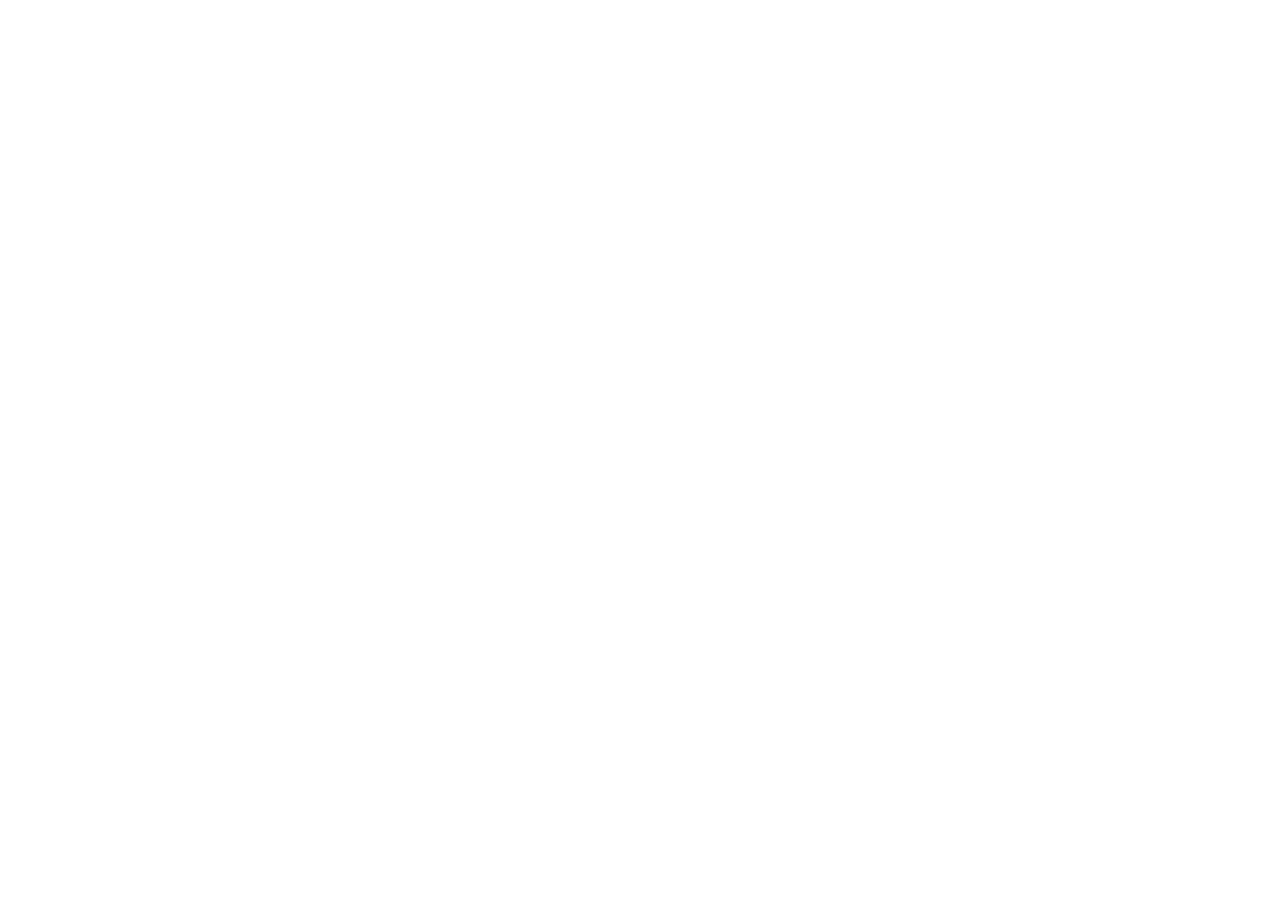
==== pages/greece.html @ 01e7bf42 "add page structure and global styling" ====
<!DOCTYPE html>
<html lang="en">
<head>
    <meta charset="UTF-8">
    <meta name="viewport" content="width=device-width, initial-scale=1.0">
    <title>Travel Site</title>
    <link href="/css/global.css" rel="stylesheet">
    <link href="/css/destination.css" rel="stylesheet">
</head>
<body>
    
</body>
</html>
---- css/global.css ----
*, *::before, *::after {
    box-sizing: border-box;
  }

  /* Removes padding and margin from all default styling
  i.e. blank slate */
* {
margin: 0;
padding: 0;
}

html {
    scroll-behavior: smooth;
}

body{
    font-family: 'Verdana';
    font-weight: 400;
}
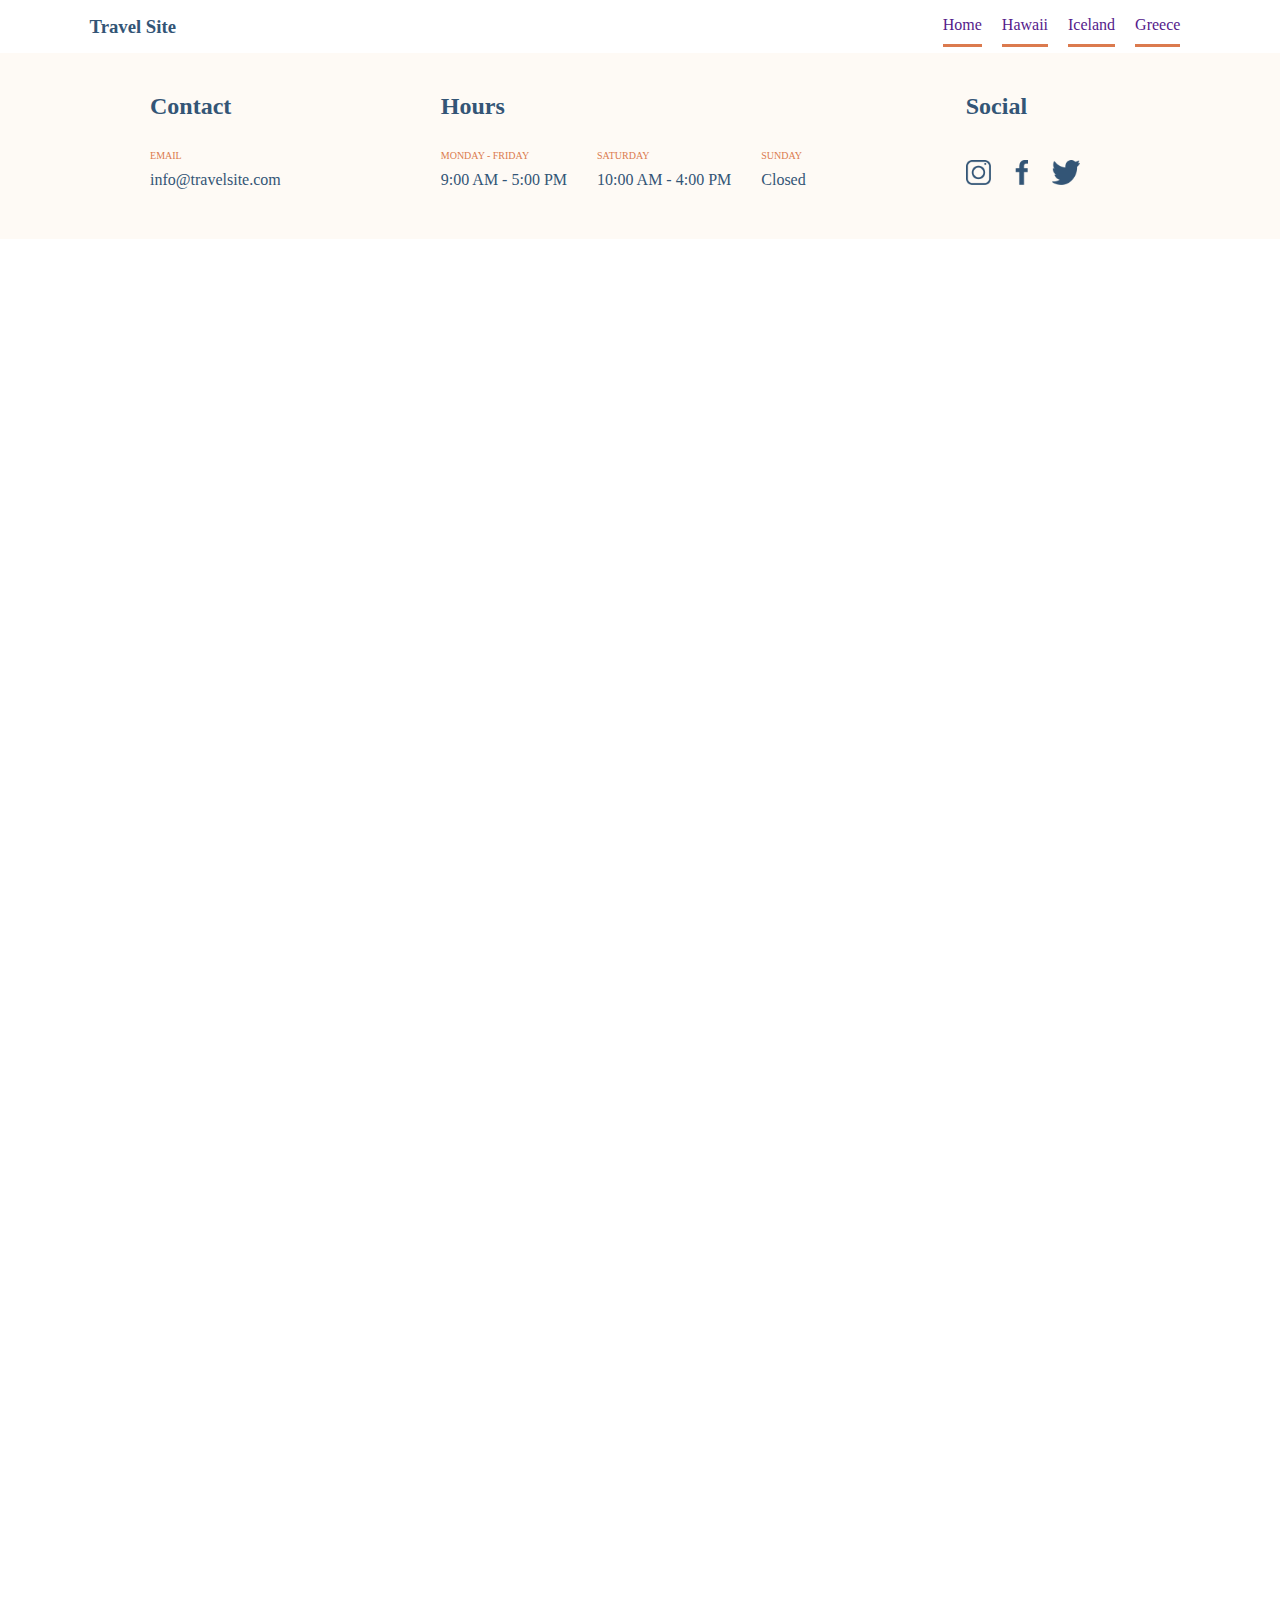
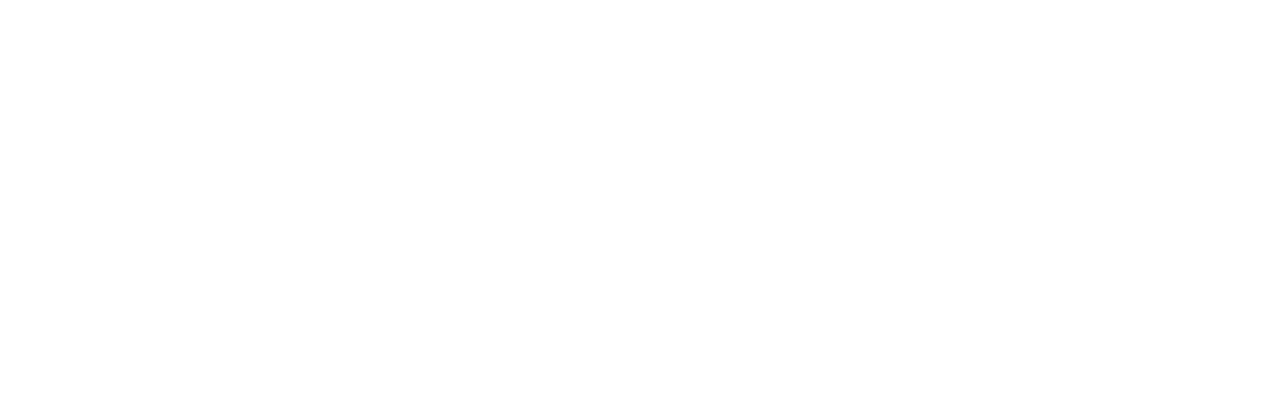
==== commit fe10b181: "add footer and nav to destination pages" ====
--- a/pages/greece.html
+++ b/pages/greece.html
@@ -7,7 +7,57 @@
     <link href="/css/global.css" rel="stylesheet">
     <link href="/css/destination.css" rel="stylesheet">
 </head>
+
 <body>
-    
+<!-- Navigation Bar -->
+    <header class="header__section">
+        <a href=""><h3 class="navigation__wordmark">Travel Site</h3></a>
+        <nav class="navigation__nav-bar">
+            <ul class="navigation__ulist">
+                <a href=""><li class="navigation__ulist-item">Home</li></a>
+                <a href=""><li class="navigation__ulist-item">Hawaii</li></a>
+                <a href=""><li class="navigation__ulist-item">Iceland</li></a>
+                <a href=""><li class="navigation__ulist-item">Greece</li></a>
+            </ul>
+        </nav>
+    </header>
+
+
+<!-- Footer -->
+    <footer class="footer__section">
+        <section class="footer__container">
+            <h2 class="footer__container-title">Contact</h2>
+            <div class="footer__info-details-container">
+                <p class="footer__p--subtitle">EMAIL</p>
+                <a href=""><p class="footer__p">info@travelsite.com</p></a>
+            </div>
+        </section>
+        <section class="footer__container">
+            <h2 class="footer__container-title">Hours</h2>
+            <div class="footer__info-container">
+                <div class="footer__info-details-container">
+                    <p class="footer__p--subtitle">MONDAY - FRIDAY</p>
+                    <a><p class="footer__p">9:00 AM - 5:00 PM</p></a>
+                </div>
+                <div class="footer__info-details-container">
+                    <p class="footer__p--subtitle">SATURDAY</p>
+                    <a><p class="footer__p">10:00 AM - 4:00 PM</p></a>
+                </div>
+                <div class="footer__info-details-container">
+                    <p class="footer__p--subtitle">SUNDAY</p>
+                    <a><p class="footer__p">Closed</p></a>
+                </div>
+            </div>
+        </section>
+        <section class="footer__container">
+            <h2 class="footer__container-title">Social</h2>
+            <div class="footer__info-details-container">
+                <a><img class="footer__icon" src="/assets/images/icon-instagram.png" alt="instagram icon"></a>
+                <a><img class="footer__icon" src="/assets/images/icon-facebook.png" alt="facebook icon"></a>
+                <a><img class="footer__icon" src="/assets/images/icon-twitter.png" alt="X (formerly twitter) icon"></a>
+            </div>
+        </section>
+    </footer>
+
 </body>
 </html>--- a/css/global.css
+++ b/css/global.css
@@ -11,9 +11,110 @@
 
 html {
     scroll-behavior: smooth;
+    height: 2000px;
 }
 
 body{
     font-family: 'Verdana';
     font-weight: 400;
-}+}
+
+a {
+    text-decoration: none;
+}
+/*#region HEADER */
+.header__section{
+    background-color: #FFFFFF;
+    display: flex;
+    justify-content: space-between;
+    align-items: center;
+    padding: 6px 7%;
+    position: sticky;
+    top: 0px;
+}
+
+.navigation__wordmark{
+    color: #335576    
+}
+
+.navigation__nav-bar{
+    
+}
+
+.navigation__ulist{
+    display: flex;
+    list-style-type: none;
+}
+
+.navigation__ulist-item{
+    margin: 0 10px;
+    padding: 10px 0;
+    border-bottom: solid #DB7A4E;
+}
+/* #endregion */
+
+/* #region CARD COMPONENT */
+.card__container{
+    display: flex;
+    flex-wrap: wrap;
+    justify-content: center;
+}
+.card{
+    margin: 20px;
+    width:260px;
+    height: 400px;
+    border-radius: 5px;
+    border: 1px solid rgba(0,0,0, 0.2);
+    box-shadow: 0 4px 4px rgba(0,0,0, 0.2);
+}
+
+/* #endregion */
+
+/* #region FOOTER */
+.footer__section{
+    display: flex;
+    justify-content: space-evenly;
+    flex-wrap: wrap;
+    padding: 20px 20px 50px 20px;
+    background-color: #FEFAF5;
+}
+
+.footer__container{
+    display: flex;
+    flex-direction: column;
+    justify-content: space-between;
+}
+
+.footer__info-container{
+    display: flex;
+    justify-content: space-between;
+    flex-wrap: wrap;
+}
+
+.footer__info-details-container{
+    margin-right: 30px;
+}
+
+.footer__container-title{
+    margin: 20px 0;
+    color: #335576;
+}
+
+.footer__p{
+    color: #335576;
+}
+
+.footer__p--subtitle{
+    color: #DB7A4E;
+    margin: 10px 0;
+    font-size: x-small;
+}
+
+.footer__icon{
+    display: inline-block;
+    margin-right: 20px;
+    height: 25px;
+}
+
+
+/* #endregion */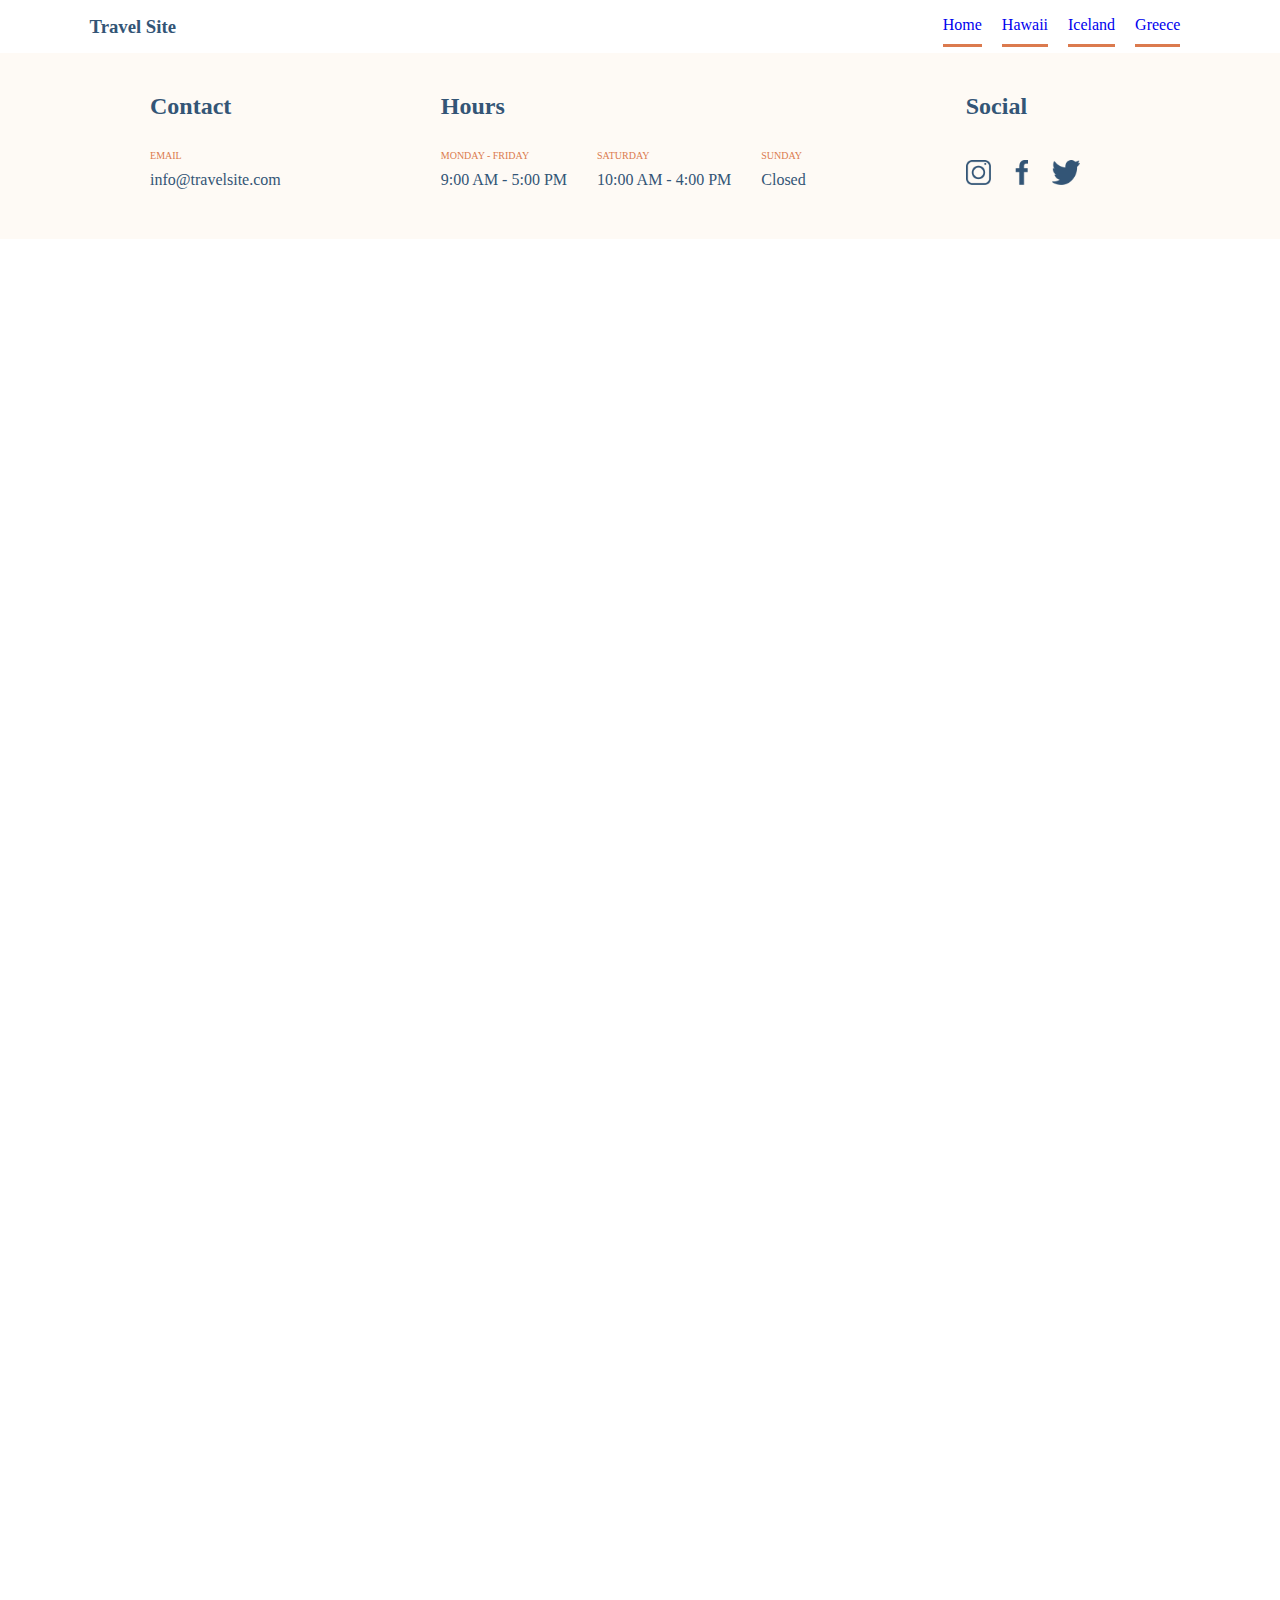
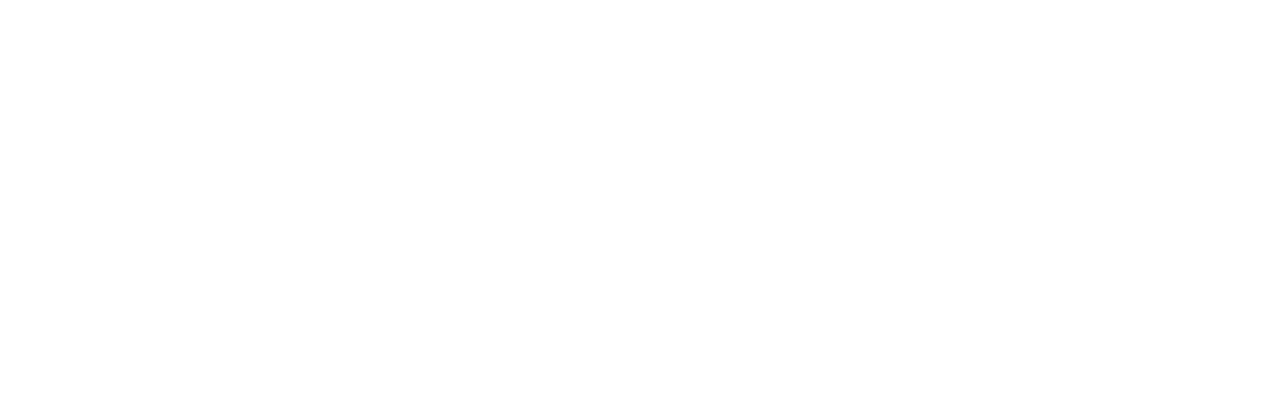
==== commit 99b259d7: "add anchor links to all pages" ====
--- a/pages/greece.html
+++ b/pages/greece.html
@@ -10,17 +10,17 @@
 
 <body>
 <!-- Navigation Bar -->
-    <header class="header__section">
-        <a href=""><h3 class="navigation__wordmark">Travel Site</h3></a>
-        <nav class="navigation__nav-bar">
-            <ul class="navigation__ulist">
-                <a href=""><li class="navigation__ulist-item">Home</li></a>
-                <a href=""><li class="navigation__ulist-item">Hawaii</li></a>
-                <a href=""><li class="navigation__ulist-item">Iceland</li></a>
-                <a href=""><li class="navigation__ulist-item">Greece</li></a>
-            </ul>
-        </nav>
-    </header>
+<header class="header__section">
+    <a href="/index.html"><h3 class="navigation__wordmark">Travel Site</h3></a>
+    <nav class="navigation__nav-bar">
+        <ul class="navigation__ulist">
+            <a href="/index.html"><li class="navigation__ulist-item">Home</li></a>
+            <a href="/pages/hawaii.html"><li class="navigation__ulist-item">Hawaii</li></a>
+            <a href="/pages/iceland.html"><li class="navigation__ulist-item">Iceland</li></a>
+            <a href="/pages/greece.html"><li class="navigation__ulist-item">Greece</li></a>
+        </ul>
+    </nav>
+</header>
 
 
 <!-- Footer -->
@@ -52,9 +52,9 @@
         <section class="footer__container">
             <h2 class="footer__container-title">Social</h2>
             <div class="footer__info-details-container">
-                <a><img class="footer__icon" src="/assets/images/icon-instagram.png" alt="instagram icon"></a>
-                <a><img class="footer__icon" src="/assets/images/icon-facebook.png" alt="facebook icon"></a>
-                <a><img class="footer__icon" src="/assets/images/icon-twitter.png" alt="X (formerly twitter) icon"></a>
+                <a href="https://www.instagram.com/"><img class="footer__icon" src="/assets/images/icon-instagram.png" alt="instagram icon"></a>
+                <a href="https://www.facebook.com/"><img class="footer__icon" src="/assets/images/icon-facebook.png" alt="facebook icon"></a>
+                <a href="https://twitter.com/home"><img class="footer__icon" src="/assets/images/icon-twitter.png" alt="X (formerly twitter) icon"></a>
             </div>
         </section>
     </footer>
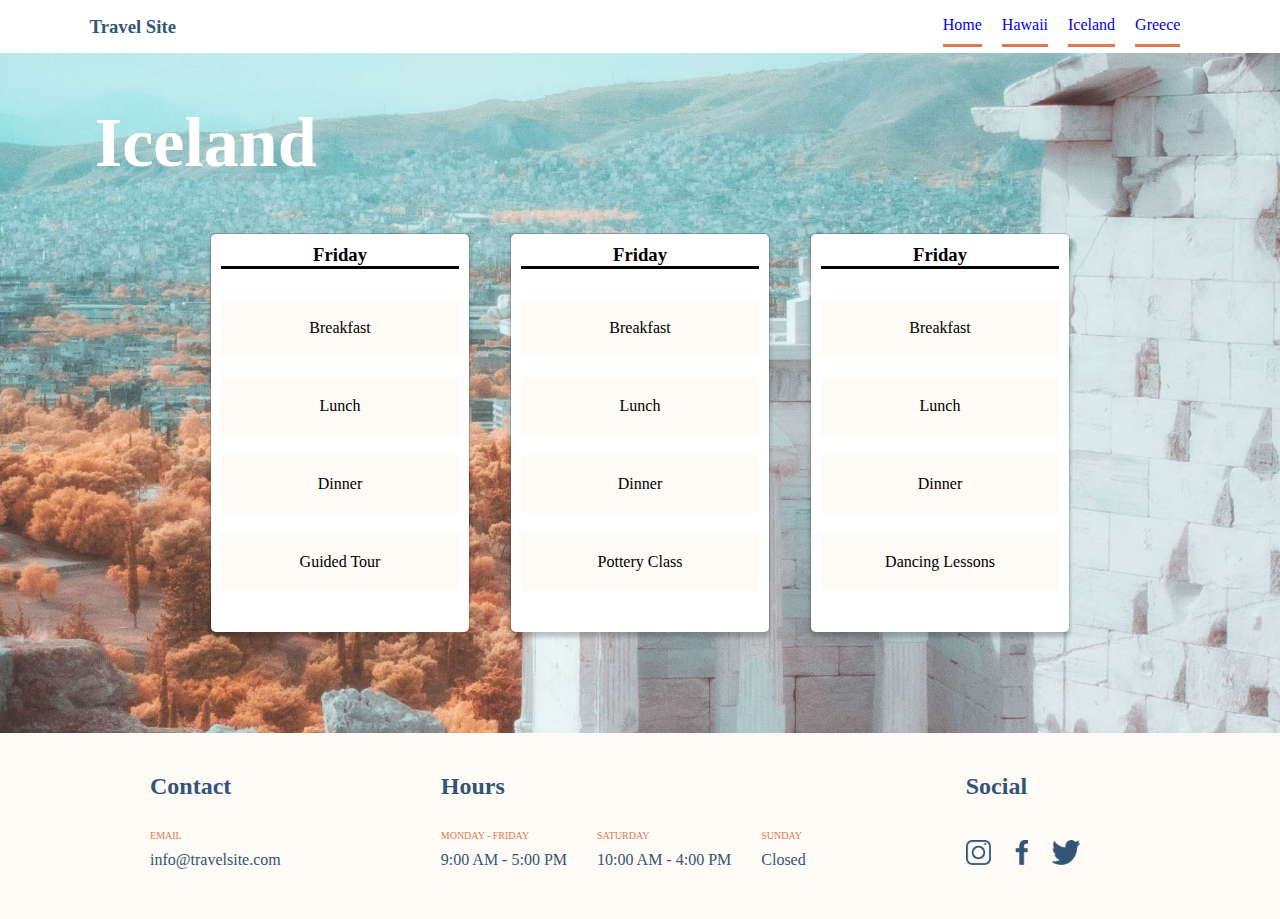
==== commit 20a1b0bf: "test changes" ====
--- a/pages/greece.html
+++ b/pages/greece.html
@@ -1,27 +1,67 @@
 <!DOCTYPE html>
 <html lang="en">
-<head>
-    <meta charset="UTF-8">
-    <meta name="viewport" content="width=device-width, initial-scale=1.0">
-    <title>Travel Site</title>
-    <link href="/css/global.css" rel="stylesheet">
-    <link href="/css/destination.css" rel="stylesheet">
-</head>
+    <head>
+        <meta charset="UTF-8">
+        <meta name="viewport" content="width=device-width, initial-scale=1.0">
+        <title>Travel Site</title>
+        <link href="/css/global.css" rel="stylesheet">
+        <link href="/css/destination.css" rel="stylesheet">
+    </head>
 
-<body>
+    <body>
 <!-- Navigation Bar -->
-<header class="header__section">
-    <a href="/index.html"><h3 class="navigation__wordmark">Travel Site</h3></a>
-    <nav class="navigation__nav-bar">
-        <ul class="navigation__ulist">
-            <a href="/index.html"><li class="navigation__ulist-item">Home</li></a>
-            <a href="/pages/hawaii.html"><li class="navigation__ulist-item">Hawaii</li></a>
-            <a href="/pages/iceland.html"><li class="navigation__ulist-item">Iceland</li></a>
-            <a href="/pages/greece.html"><li class="navigation__ulist-item">Greece</li></a>
-        </ul>
-    </nav>
-</header>
+    <header class="header__section">
+        <a href="/index.html"><h3 class="navigation__wordmark">Travel Site</h3></a>
+        <nav class="navigation__nav-bar">
+            <ul class="navigation__ulist">
+                <a href="/index.html"><li class="navigation__ulist-item">Home</li></a>
+                <a href="/pages/hawaii.html"><li class="navigation__ulist-item">Hawaii</li></a>
+                <a href="/pages/iceland.html"><li class="navigation__ulist-item">Iceland</li></a>
+                <a href="/pages/greece.html"><li class="navigation__ulist-item">Greece</li></a>
+            </ul>
+        </nav>
+    </header>
 
+<!-- Itinerary Section -->
+    <section class="itinerary__section itinerary__greece">
+        <h1 class="itinerary__destination">Iceland</h1>
+        <div class="card__container">
+            <div class="card">
+                <div class="activity__container">
+                    <h3 class="activity__day">Friday</h3>
+                    <ul class="activity__ulist">
+                        <li class="activity__item">Breakfast</li>
+                        <li class="activity__item">Lunch</li>
+                        <li class="activity__item">Dinner</li>
+                        <li class="activity__item">Guided Tour</li>
+                    </ul>
+                </div>
+            </div>
+            <div class="card">
+                <div class="activity__container">
+                    <h3 class="activity__day">Friday</h3>
+                    <ul class="activity__ulist">
+                        <li class="activity__item">Breakfast</li>
+                        <li class="activity__item">Lunch</li>
+                        <li class="activity__item">Dinner</li>
+                        <li class="activity__item">Pottery Class</li>
+                    </ul>
+                </div>
+            </div>
+            <div class="card">
+                <div class="activity__container">
+                    <h3 class="activity__day">Friday</h3>
+                    <ul class="activity__ulist">
+                        <li class="activity__item">Breakfast</li>
+                        <li class="activity__item">Lunch</li>
+                        <li class="activity__item">Dinner</li>
+                        <li class="activity__item">Dancing Lessons</li>
+                        
+                    </ul>
+                </div>
+            </div>
+        </div>        
+    </section>
 
 <!-- Footer -->
     <footer class="footer__section">
--- a/css/global.css
+++ b/css/global.css
@@ -11,12 +11,13 @@
 
 html {
     scroll-behavior: smooth;
-    height: 2000px;
+    /* height: 2000px; */
 }
 
 body{
     font-family: 'Verdana';
     font-weight: 400;
+    min-height: 100vh;    
 }
 
 a {
--- a/css/destination.css
+++ b/css/destination.css
@@ -0,0 +1,61 @@
+.itinerary__section{
+    padding: 20px 20px 80px 20px;
+    height: 100%;
+    /* height: 800px; */
+}
+
+.itinerary__hawaii{
+    background-image: url(/assets/images/hawaii.jpg);
+    background-position: center;
+    background-size: cover;
+}
+
+.itinerary__iceland{
+    background-image: url(/assets/images/iceland.jpg);
+    background-position: center;
+    background-size: cover;
+}
+
+.itinerary__greece{
+    background-image: url(/assets/images/greece.jpg);
+    background-position: center;
+    background-size: cover;
+}
+
+.itinerary__destination{
+    color: white;
+    font-size: 70px;
+    margin: 30px 75px;
+}
+
+.activity__container{
+    height: 100%;
+    padding: 10px;
+    background-color: white;
+    border-radius: inherit;
+    text-align: center;
+}
+
+.activity__day{
+    border-bottom: black solid;
+}
+
+.activity__ulist{
+    height: 100%;
+    padding: 20px 0;
+    display: flex;
+    flex-direction: column;
+    list-style-type: none;
+}
+
+.activity__item{
+    background-color: #FEFAF5;
+    padding: 20px;
+    margin: 10px 0;
+}
+
+.navigation__ulist-item{
+    margin: 0 10px;
+    padding: 10px 0;
+    border-bottom: solid #DB7A4E;
+}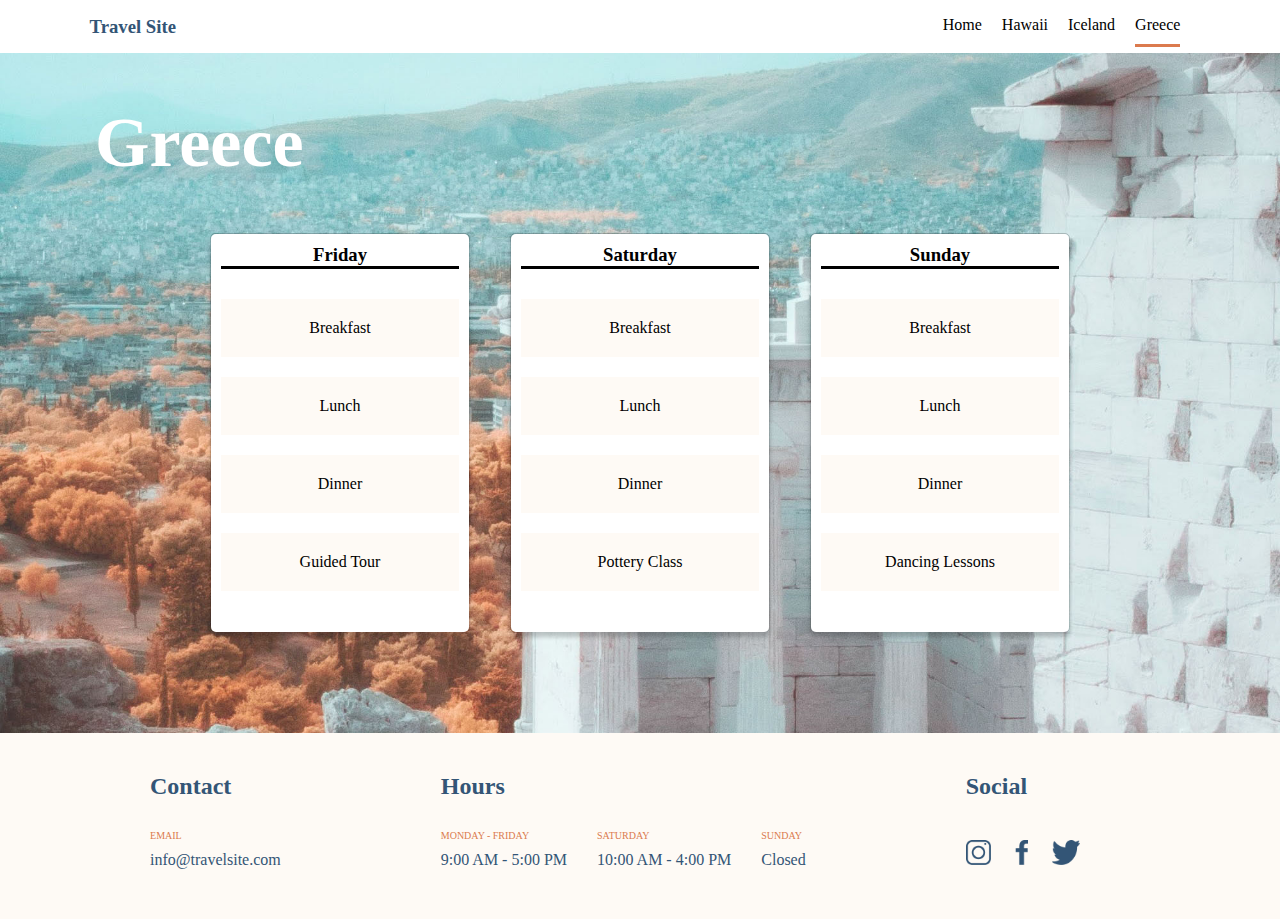
==== commit 1c34668e: "add underline below active page in header" ====
--- a/pages/greece.html
+++ b/pages/greece.html
@@ -9,95 +9,97 @@
     </head>
 
     <body>
+        <!-- <div class="background-greece"></div> -->
 <!-- Navigation Bar -->
-    <header class="header__section">
-        <a href="/index.html"><h3 class="navigation__wordmark">Travel Site</h3></a>
-        <nav class="navigation__nav-bar">
-            <ul class="navigation__ulist">
-                <a href="/index.html"><li class="navigation__ulist-item">Home</li></a>
-                <a href="/pages/hawaii.html"><li class="navigation__ulist-item">Hawaii</li></a>
-                <a href="/pages/iceland.html"><li class="navigation__ulist-item">Iceland</li></a>
-                <a href="/pages/greece.html"><li class="navigation__ulist-item">Greece</li></a>
-            </ul>
-        </nav>
-    </header>
+        <header class="header__section">
+            <a href="/index.html"><h3 class="navigation__wordmark">Travel Site</h3></a>
+            <nav class="navigation__nav-bar">
+                <ul class="navigation__ulist">
+                    <a href="/index.html"><li class="navigation__ulist-item">Home</li></a>
+                    <a href="/pages/hawaii.html"><li class="navigation__ulist-item">Hawaii</li></a>
+                    <a href="/pages/iceland.html"><li class="navigation__ulist-item">Iceland</li></a>
+                    <a href="/pages/greece.html"><li class="navigation__ulist-item active-page">Greece</li></a>
+                </ul>
+            </nav>
+        </header>
+        
+        <main>        
+    <!-- Itinerary Section -->
+            <section class="itinerary__section itinerary__greece">
+                <h1 class="itinerary__destination">Greece</h1>
+                <div class="card__container">
+                    <div class="card">
+                        <div class="activity__container">
+                            <h3 class="activity__day">Friday</h3>
+                            <ul class="activity__ulist">
+                                <li class="activity__item">Breakfast</li>
+                                <li class="activity__item">Lunch</li>
+                                <li class="activity__item">Dinner</li>
+                                <li class="activity__item">Guided Tour</li>
+                            </ul>
+                        </div>
+                    </div>
+                    <div class="card">
+                        <div class="activity__container">
+                            <h3 class="activity__day">Saturday</h3>
+                            <ul class="activity__ulist">
+                                <li class="activity__item">Breakfast</li>
+                                <li class="activity__item">Lunch</li>
+                                <li class="activity__item">Dinner</li>
+                                <li class="activity__item">Pottery Class</li>
+                            </ul>
+                        </div>
+                    </div>
+                    <div class="card">
+                        <div class="activity__container">
+                            <h3 class="activity__day">Sunday</h3>
+                            <ul class="activity__ulist">
+                                <li class="activity__item">Breakfast</li>
+                                <li class="activity__item">Lunch</li>
+                                <li class="activity__item">Dinner</li>
+                                <li class="activity__item">Dancing Lessons</li>
+                                
+                            </ul>
+                        </div>
+                    </div>
+                </div>        
+            </section>
 
-<!-- Itinerary Section -->
-    <section class="itinerary__section itinerary__greece">
-        <h1 class="itinerary__destination">Iceland</h1>
-        <div class="card__container">
-            <div class="card">
-                <div class="activity__container">
-                    <h3 class="activity__day">Friday</h3>
-                    <ul class="activity__ulist">
-                        <li class="activity__item">Breakfast</li>
-                        <li class="activity__item">Lunch</li>
-                        <li class="activity__item">Dinner</li>
-                        <li class="activity__item">Guided Tour</li>
-                    </ul>
-                </div>
-            </div>
-            <div class="card">
-                <div class="activity__container">
-                    <h3 class="activity__day">Friday</h3>
-                    <ul class="activity__ulist">
-                        <li class="activity__item">Breakfast</li>
-                        <li class="activity__item">Lunch</li>
-                        <li class="activity__item">Dinner</li>
-                        <li class="activity__item">Pottery Class</li>
-                    </ul>
-                </div>
-            </div>
-            <div class="card">
-                <div class="activity__container">
-                    <h3 class="activity__day">Friday</h3>
-                    <ul class="activity__ulist">
-                        <li class="activity__item">Breakfast</li>
-                        <li class="activity__item">Lunch</li>
-                        <li class="activity__item">Dinner</li>
-                        <li class="activity__item">Dancing Lessons</li>
-                        
-                    </ul>
-                </div>
-            </div>
-        </div>        
-    </section>
-
-<!-- Footer -->
-    <footer class="footer__section">
-        <section class="footer__container">
-            <h2 class="footer__container-title">Contact</h2>
-            <div class="footer__info-details-container">
-                <p class="footer__p--subtitle">EMAIL</p>
-                <a href=""><p class="footer__p">info@travelsite.com</p></a>
-            </div>
-        </section>
-        <section class="footer__container">
-            <h2 class="footer__container-title">Hours</h2>
-            <div class="footer__info-container">
-                <div class="footer__info-details-container">
-                    <p class="footer__p--subtitle">MONDAY - FRIDAY</p>
-                    <a><p class="footer__p">9:00 AM - 5:00 PM</p></a>
-                </div>
-                <div class="footer__info-details-container">
-                    <p class="footer__p--subtitle">SATURDAY</p>
-                    <a><p class="footer__p">10:00 AM - 4:00 PM</p></a>
-                </div>
-                <div class="footer__info-details-container">
-                    <p class="footer__p--subtitle">SUNDAY</p>
-                    <a><p class="footer__p">Closed</p></a>
-                </div>
-            </div>
-        </section>
-        <section class="footer__container">
-            <h2 class="footer__container-title">Social</h2>
-            <div class="footer__info-details-container">
-                <a href="https://www.instagram.com/"><img class="footer__icon" src="/assets/images/icon-instagram.png" alt="instagram icon"></a>
-                <a href="https://www.facebook.com/"><img class="footer__icon" src="/assets/images/icon-facebook.png" alt="facebook icon"></a>
-                <a href="https://twitter.com/home"><img class="footer__icon" src="/assets/images/icon-twitter.png" alt="X (formerly twitter) icon"></a>
-            </div>
-        </section>
-    </footer>
-
-</body>
+        <!-- Footer -->
+            <footer class="footer__section">
+                <section class="footer__container">
+                    <h2 class="footer__container-title">Contact</h2>
+                    <div class="footer__info-details-container">
+                        <p class="footer__p--subtitle">EMAIL</p>
+                        <a href=""><p class="footer__p">info@travelsite.com</p></a>
+                    </div>
+                </section>
+                <section class="footer__container">
+                    <h2 class="footer__container-title">Hours</h2>
+                    <div class="footer__info-container">
+                        <div class="footer__info-details-container">
+                            <p class="footer__p--subtitle">MONDAY - FRIDAY</p>
+                            <a><p class="footer__p">9:00 AM - 5:00 PM</p></a>
+                        </div>
+                        <div class="footer__info-details-container">
+                            <p class="footer__p--subtitle">SATURDAY</p>
+                            <a><p class="footer__p">10:00 AM - 4:00 PM</p></a>
+                        </div>
+                        <div class="footer__info-details-container">
+                            <p class="footer__p--subtitle">SUNDAY</p>
+                            <a><p class="footer__p">Closed</p></a>
+                        </div>
+                    </div>
+                </section>
+                <section class="footer__container">
+                    <h2 class="footer__container-title">Social</h2>
+                    <div class="footer__info-details-container">
+                        <a href="https://www.instagram.com/"><img class="footer__icon" src="/assets/images/icon-instagram.png" alt="instagram icon"></a>
+                        <a href="https://www.facebook.com/"><img class="footer__icon" src="/assets/images/icon-facebook.png" alt="facebook icon"></a>
+                        <a href="https://twitter.com/home"><img class="footer__icon" src="/assets/images/icon-twitter.png" alt="X (formerly twitter) icon"></a>
+                    </div>
+                </section>
+            </footer>
+        </main>
+    </body> 
 </html>--- a/css/global.css
+++ b/css/global.css
@@ -2,8 +2,6 @@
     box-sizing: border-box;
   }
 
-  /* Removes padding and margin from all default styling
-  i.e. blank slate */
 * {
 margin: 0;
 padding: 0;
@@ -11,13 +9,12 @@
 
 html {
     scroll-behavior: smooth;
-    /* height: 2000px; */
+    height: 100vh;
 }
 
 body{
     font-family: 'Verdana';
     font-weight: 400;
-    min-height: 100vh;    
 }
 
 a {
@@ -35,7 +32,8 @@
 }
 
 .navigation__wordmark{
-    color: #335576    
+    color: #335576;
+    text-align: center; 
 }
 
 .navigation__nav-bar{
@@ -50,6 +48,10 @@
 .navigation__ulist-item{
     margin: 0 10px;
     padding: 10px 0;
+    color: black;
+}
+
+.navigation__ulist-item.active-page{
     border-bottom: solid #DB7A4E;
 }
 /* #endregion */
--- a/css/destination.css
+++ b/css/destination.css
@@ -1,7 +1,17 @@
+/* .background-greece {
+    position: fixed;
+    background-image: url(/assets/images/greece.jpg);
+    background-size: cover;
+    background-position:bottom;
+    z-index: -1;
+    height: 100%;
+    width: 100%;
+} */
+
+
 .itinerary__section{
     padding: 20px 20px 80px 20px;
     height: 100%;
-    /* height: 800px; */
 }
 
 .itinerary__hawaii{
@@ -16,6 +26,7 @@
     background-size: cover;
 }
 
+/* CHANGE BACK */
 .itinerary__greece{
     background-image: url(/assets/images/greece.jpg);
     background-position: center;
@@ -52,10 +63,4 @@
     background-color: #FEFAF5;
     padding: 20px;
     margin: 10px 0;
-}
-
-.navigation__ulist-item{
-    margin: 0 10px;
-    padding: 10px 0;
-    border-bottom: solid #DB7A4E;
 }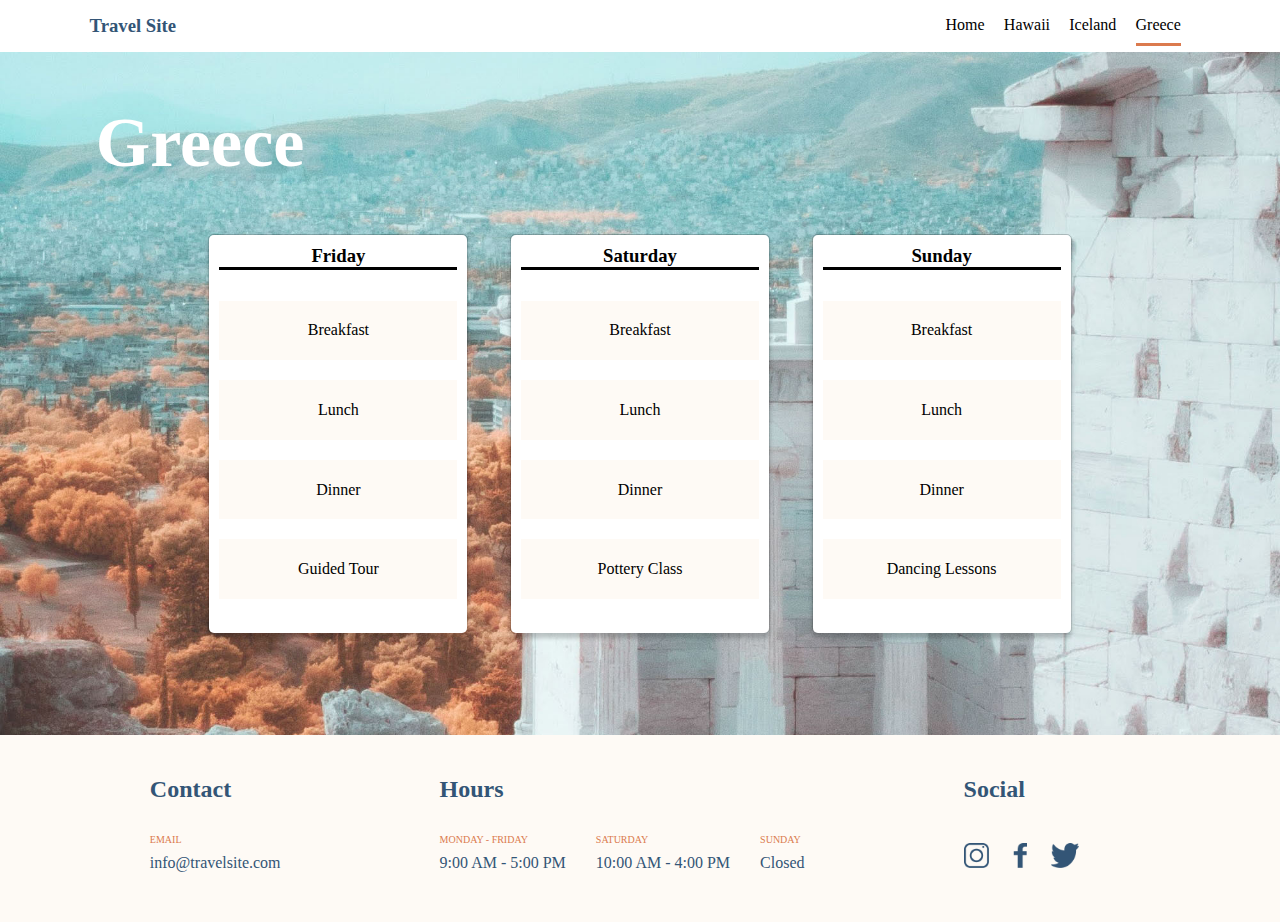
==== commit 38e0e0b0: "convert px to appropriate units in stylesheets" ====
--- a/pages/greece.html
+++ b/pages/greece.html
@@ -11,14 +11,14 @@
     <body>
         <!-- <div class="background-greece"></div> -->
 <!-- Navigation Bar -->
-        <header class="header__section">
-            <a href="/index.html"><h3 class="navigation__wordmark">Travel Site</h3></a>
-            <nav class="navigation__nav-bar">
+        <header class="header">
+            <a href="/index.html"><h3 class="header__wordmark">Travel Site</h3></a>
+            <nav class="navigation">
                 <ul class="navigation__ulist">
-                    <a href="/index.html"><li class="navigation__ulist-item">Home</li></a>
-                    <a href="/pages/hawaii.html"><li class="navigation__ulist-item">Hawaii</li></a>
-                    <a href="/pages/iceland.html"><li class="navigation__ulist-item">Iceland</li></a>
-                    <a href="/pages/greece.html"><li class="navigation__ulist-item active-page">Greece</li></a>
+                    <a class="navigation__link" href="/index.html"><li class="navigation__ulist-item">Home</li></a>
+                    <a class="navigation__link" href="/pages/hawaii.html"><li class="navigation__ulist-item">Hawaii</li></a>
+                    <a class="navigation__link" href="/pages/iceland.html"><li class="navigation__ulist-item">Iceland</li></a>
+                    <a class="navigation__link" href="/pages/greece.html"><li class="navigation__ulist-item active-page">Greece</li></a>
                 </ul>
             </nav>
         </header>
@@ -66,7 +66,7 @@
             </section>
 
         <!-- Footer -->
-            <footer class="footer__section">
+            <footer class="footer">
                 <section class="footer__container">
                     <h2 class="footer__container-title">Contact</h2>
                     <div class="footer__info-details-container">
--- a/css/global.css
+++ b/css/global.css
@@ -21,23 +21,32 @@
     text-decoration: none;
 }
 /*#region HEADER */
-.header__section{
+.header{
     background-color: #FFFFFF;
     display: flex;
     justify-content: space-between;
     align-items: center;
     padding: 6px 7%;
     position: sticky;
-    top: 0px;
+    top: 0;
 }
 
-.navigation__wordmark{
+.header__wordmark{
     color: #335576;
     text-align: center; 
 }
 
-.navigation__nav-bar{
+.navigation{
     
+}
+
+.navigation__link{
+    box-shadow: inset 0 0 0 0 white;
+    transition: color 0.3s ease-in-out, box-shadow .3s ease-in-out;
+}
+
+.navigation__link:hover {
+    box-shadow: inset 0 -3.125rem 0 0 #DB7A4E;
 }
 
 .navigation__ulist{
@@ -46,8 +55,8 @@
 }
 
 .navigation__ulist-item{
-    margin: 0 10px;
-    padding: 10px 0;
+    margin: 0 0.6rem;
+    padding: 0.6rem 0;
     color: black;
 }
 
@@ -62,23 +71,26 @@
     flex-wrap: wrap;
     justify-content: center;
 }
+
+.card__link{
+    content: '';
+}
 .card{
-    margin: 20px;
+    margin: 1.3rem;
     width:260px;
     height: 400px;
     border-radius: 5px;
     border: 1px solid rgba(0,0,0, 0.2);
     box-shadow: 0 4px 4px rgba(0,0,0, 0.2);
 }
-
 /* #endregion */
 
 /* #region FOOTER */
-.footer__section{
+.footer{
     display: flex;
     justify-content: space-evenly;
     flex-wrap: wrap;
-    padding: 20px 20px 50px 20px;
+    padding: 1.3rem 1.3rem 3.125rem 1.3rem;
     background-color: #FEFAF5;
 }
 
@@ -95,11 +107,11 @@
 }
 
 .footer__info-details-container{
-    margin-right: 30px;
+    margin-right: 1.875rem;
 }
 
 .footer__container-title{
-    margin: 20px 0;
+    margin: 1.3rem 0;
     color: #335576;
 }
 
@@ -109,14 +121,14 @@
 
 .footer__p--subtitle{
     color: #DB7A4E;
-    margin: 10px 0;
+    margin: 0.6rem 0;
     font-size: x-small;
 }
 
 .footer__icon{
     display: inline-block;
-    margin-right: 20px;
-    height: 25px;
+    margin-right: 1.3rem;
+    height: 1.563rem;
 }
 
 
--- a/css/destination.css
+++ b/css/destination.css
@@ -10,7 +10,7 @@
 
 
 .itinerary__section{
-    padding: 20px 20px 80px 20px;
+    padding: 1.3rem 1.3rem 5rem 1.3rem;
     height: 100%;
 }
 
@@ -35,13 +35,13 @@
 
 .itinerary__destination{
     color: white;
-    font-size: 70px;
-    margin: 30px 75px;
+    font-size: 4.375rem;
+    margin: 1.875rem 4.688rem;
 }
 
 .activity__container{
     height: 100%;
-    padding: 10px;
+    padding: 0.625rem;
     background-color: white;
     border-radius: inherit;
     text-align: center;
@@ -53,7 +53,7 @@
 
 .activity__ulist{
     height: 100%;
-    padding: 20px 0;
+    padding: 1.3rem 0;
     display: flex;
     flex-direction: column;
     list-style-type: none;
@@ -61,6 +61,6 @@
 
 .activity__item{
     background-color: #FEFAF5;
-    padding: 20px;
-    margin: 10px 0;
+    padding: 1.3rem;
+    margin: 0.625rem 0;
 }